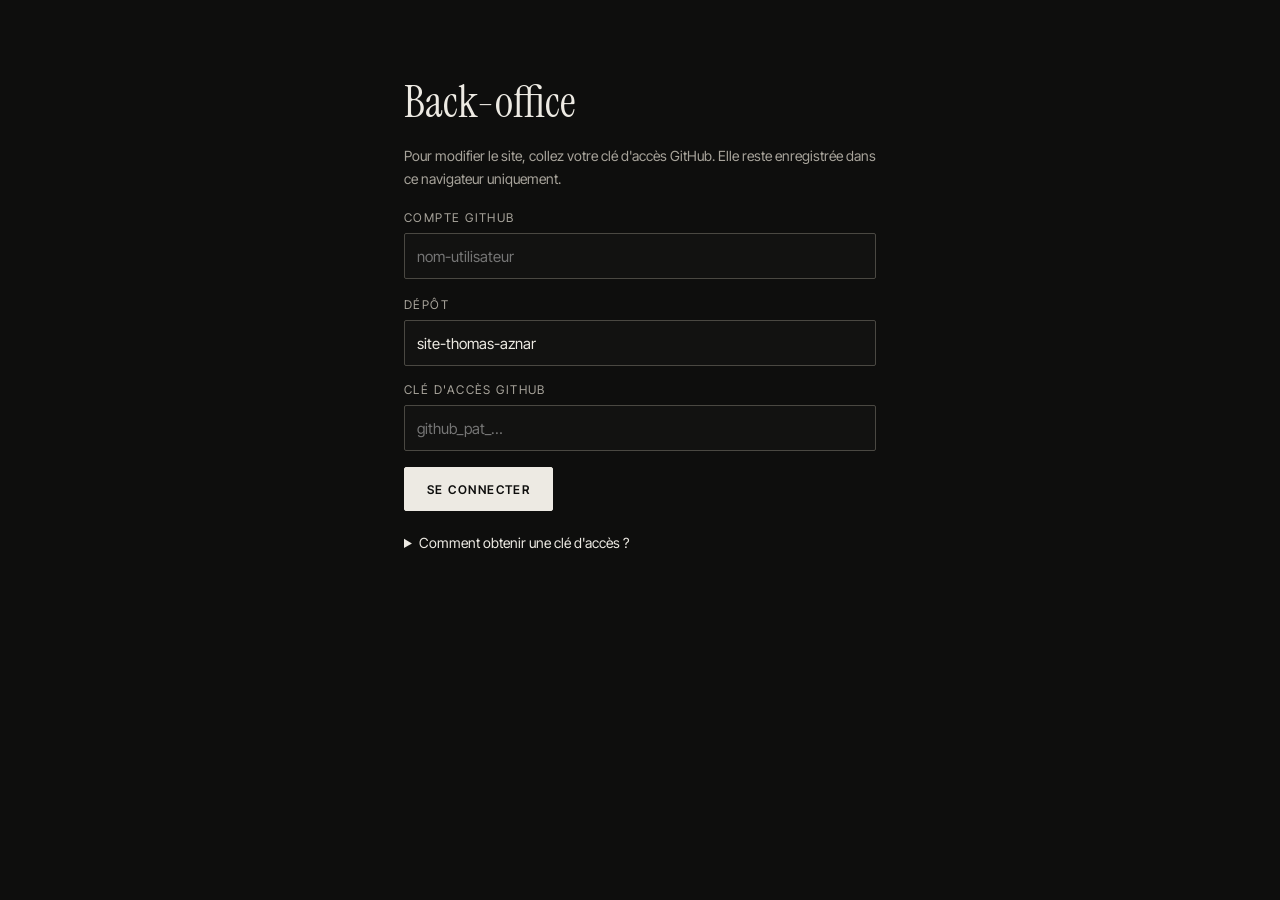
==== admin/index.html @ 0e2feb44 "Add files via upload" ====
<!DOCTYPE html>
<html lang="fr">
<head>
<meta charset="utf-8">
<meta name="viewport" content="width=device-width, initial-scale=1">
<meta name="robots" content="noindex, nofollow">
<title>Back-office — site de Thomas Aznar</title>
<link rel="preconnect" href="https://fonts.googleapis.com">
<link rel="preconnect" href="https://fonts.gstatic.com" crossorigin>
<link rel="stylesheet" href="https://fonts.googleapis.com/css2?family=Instrument+Serif:ital@0;1&family=Inter+Tight:wght@400;500;600&display=swap">
<link rel="stylesheet" href="/style.css">
<script src="/config.js"></script>
<style>
.shell{max-width:1100px;margin:0 auto;padding:40px 32px 120px;display:flex;flex-direction:column;gap:28px}
.bar{position:sticky;top:0;z-index:20;background:rgba(14,14,13,.94);backdrop-filter:blur(8px);border-bottom:1px solid var(--line)}
.bar-in{max-width:1100px;margin:0 auto;padding:14px 32px;display:flex;flex-wrap:wrap;align-items:center;justify-content:space-between;gap:12px}
.dirty{color:var(--gold)}
.login{max-width:520px;margin:80px auto;padding:0 24px;display:flex;flex-direction:column;gap:20px}
.help{font-size:14px;color:var(--muted);line-height:1.65}
.help ol{padding-left:20px;margin:8px 0}
@media (max-width:640px){.shell{padding:24px 16px 100px}.bar-in{padding:12px 16px}}
</style>
</head>
<body>

<!-- Connexion -->
<div id="loginView" class="login hidden">
  <h1 class="serif" style="margin:0;font-size:44px;line-height:1">Back-office</h1>
  <p class="help" style="margin:0">Pour modifier le site, collez votre clé d'accès GitHub. Elle reste enregistrée dans ce navigateur uniquement.</p>
  <form id="loginForm" style="display:flex;flex-direction:column;gap:16px" novalidate>
    <div class="grid2" id="repoFields">
      <label class="f">Compte GitHub<input class="inp" id="lgOwner" autocomplete="off" placeholder="nom-utilisateur"></label>
      <label class="f">Dépôt<input class="inp" id="lgRepo" autocomplete="off" placeholder="site-thomas-aznar"></label>
    </div>
    <label class="f">Clé d'accès GitHub<input class="inp" id="lgToken" type="password" autocomplete="off" placeholder="github_pat_…"></label>
    <div style="display:flex;flex-wrap:wrap;align-items:center;gap:12px">
      <button class="btn primary" type="submit" id="lgBtn">Se connecter</button>
      <span class="status" id="lgStatus" role="status" aria-live="polite"></span>
    </div>
  </form>
  <details class="help">
    <summary style="cursor:pointer;color:var(--ink)">Comment obtenir une clé d'accès ?</summary>
    <ol>
      <li>Sur GitHub : photo de profil → Settings → Developer settings → Personal access tokens → Fine-grained tokens → Generate new token.</li>
      <li>Repository access : « Only select repositories », puis choisir le dépôt du site.</li>
      <li>Permissions → Repository permissions → Contents : « Read and write ».</li>
      <li>Générer, copier la clé et la coller ici.</li>
    </ol>
  </details>
</div>

<!-- Back-office -->
<div id="appView" class="hidden">
  <div class="bar"><div class="bar-in">
    <div style="display:flex;align-items:baseline;gap:14px;flex-wrap:wrap">
      <span class="serif" style="font-size:26px">Back-office</span>
      <span class="status" id="pubState" role="status" aria-live="polite">Tout est publié.</span>
    </div>
    <div style="display:flex;flex-wrap:wrap;gap:10px">
      <a class="btn" href="/" target="_blank" rel="noopener" style="display:inline-flex;align-items:center;text-decoration:none">Voir le site</a>
      <button class="btn" type="button" id="logout">Se déconnecter</button>
      <button class="btn primary" type="button" id="publish" disabled>Publier</button>
    </div>
  </div></div>
  <div class="shell">
    <p class="note" style="margin:0">Faites toutes vos modifications, puis cliquez sur <strong>Publier</strong> une seule fois. Le site se met à jour dans les minutes qui suivent, sans nouvelle mise en ligne sur Netlify.</p>
    <div class="tabs" role="tablist" aria-label="Sections">
      <button role="tab" data-tab="films" aria-selected="true">Films</button>
      <button role="tab" data-tab="profil" aria-selected="false">Profil &amp; réseaux</button>
      <button role="tab" data-tab="prix" aria-selected="false">Prix &amp; sélections</button>
      <button role="tab" data-tab="parcours" aria-selected="false">Parcours</button>
      <button role="tab" data-tab="contact" aria-selected="false">Page contact</button>
    </div>
    <div id="panel" role="tabpanel"></div>
  </div>
</div>

<div id="toast" class="toast hidden" role="status"></div>

<script>
(function(){
  "use strict";
  var CATS = { court:"Court métrage", clip:"Clip", doc:"Documentaire", pub:"Publicité", autre:"Autre" };
  var CFG = window.SITE_CONFIG || {};
  var LS = { get:function(k){ try{ return localStorage.getItem(k)||""; }catch(e){ return ""; } }, set:function(k,v){ try{ localStorage.setItem(k,v); }catch(e){} }, del:function(k){ try{ localStorage.removeItem(k); }catch(e){} } };
  var A = { owner: CFG.owner || LS.get("ta_owner"), repo: CFG.repo || LS.get("ta_repo"), branch: CFG.branch || "main", token: LS.get("ta_token") };
  var D = null, sha = null, dirty = false, tab = "films", editing = null, localPrev = {};

  function $(id){ return document.getElementById(id); }
  function esc(v){ return String(v == null ? "" : v).replace(/[&<>"']/g, function(c){ return {"&":"&amp;","<":"&lt;",">":"&gt;",'"':"&quot;","'":"&#39;"}[c]; }); }
  function toast(m){ var t=$("toast"); t.textContent=m; t.classList.remove("hidden"); clearTimeout(toast.t); toast.t=setTimeout(function(){ t.classList.add("hidden"); },2800); }
  function clone(o){ return JSON.parse(JSON.stringify(o)); }
  function slug(s){ return String(s||"").toLowerCase().normalize("NFD").replace(/[̀-ͯ]/g,"").replace(/[^a-z0-9]+/g,"-").replace(/^-|-$/g,"").slice(0,40) || "element"; }
  function uid(base, list){ var id=slug(base), n=2, ids=list.map(function(x){ return x.id; }); var out=id; while(ids.indexOf(out)>=0){ out=id+"-"+(n++); } return out; }
  function imgUrl(p){ p=String(p||""); if(!p) return ""; if(localPrev[p]) return localPrev[p]; if(/^https:\/\//.test(p)) return p; if(/^images\//.test(p)) return "https://raw.githubusercontent.com/"+A.owner+"/"+A.repo+"/"+A.branch+"/"+p; return ""; }

  /* ---------- GitHub ---------- */
  function gh(path, opts){
    opts = opts || {};
    var h = { "Accept":"application/vnd.github+json", "Authorization":"Bearer "+A.token, "X-GitHub-Api-Version":"2022-11-28" };
    if (opts.body) h["Content-Type"]="application/json";
    return fetch("https://api.github.com/repos/"+A.owner+"/"+A.repo+path, { method:opts.method||"GET", headers:h, body:opts.body?JSON.stringify(opts.body):undefined, cache:"no-store" })
      .then(function(r){ return r.json().catch(function(){ return {}; }).then(function(j){ if(!r.ok){ var e=new Error(j.message||("Erreur "+r.status)); e.status=r.status; throw e; } return j; }); });
  }
  function b64utf8(str){ var bytes=new TextEncoder().encode(str), bin=""; for(var i=0;i<bytes.length;i+=0x8000){ bin+=String.fromCharCode.apply(null, bytes.subarray(i,i+0x8000)); } return btoa(bin); }
  function utf8b64(b64){ var bin=atob(b64.replace(/\n/g,"")), bytes=new Uint8Array(bin.length); for(var i=0;i<bin.length;i++) bytes[i]=bin.charCodeAt(i); return new TextDecoder().decode(bytes); }
  function errText(e){ if(e.status===401) return "Clé d'accès refusée (expirée ou incorrecte)."; if(e.status===404) return "Dépôt introuvable, ou la clé n'y a pas accès."; if(e.status===403) return "La clé n'a pas le droit d'écrire (Contents : Read and write)."; if(e.status===409) return "Le contenu a changé entre-temps : rechargez la page."; return e.message || "Erreur réseau."; }

  function loadContent(){
    return gh("/contents/contenu.json?ref="+encodeURIComponent(A.branch)).then(function(j){
      sha=j.sha; D=JSON.parse(utf8b64(j.content));
      ["films","prix","parcours"].forEach(function(k){ D[k]=D[k]||[]; }); D.profil=D.profil||{}; D.contact=D.contact||{};
    });
  }
  function publish(){
    $("publish").disabled=true; setState("Publication…");
    gh("/contents/contenu.json", { method:"PUT", body:{ message:"Mise à jour du contenu [skip netlify]", content:b64utf8(JSON.stringify(D,null,2)+"\n"), sha:sha, branch:A.branch } })
      .then(function(j){ sha=j.content.sha; dirty=false; setState(); toast("Publié. Le site sera à jour d'ici quelques minutes."); })
      .catch(function(e){ setState(); $("publish").disabled=false; toast("Échec de la publication : "+errText(e)); });
  }
  // Images : redimensionnées dans le navigateur puis envoyées dans images/uploads (sans remise en ligne Netlify)
  function shrink(file){
    return new Promise(function(res){
      if (!/^image\/(jpeg|png|webp)$/.test(file.type)) return res({ blob:file, ext:(file.name.split(".").pop()||"img").toLowerCase() });
      var img=new Image(), u=URL.createObjectURL(file);
      img.onload=function(){
        var max=2000, w=img.naturalWidth, h=img.naturalHeight, k=Math.min(1, max/Math.max(w,h));
        var c=document.createElement("canvas"); c.width=Math.round(w*k); c.height=Math.round(h*k);
        c.getContext("2d").drawImage(img,0,0,c.width,c.height); URL.revokeObjectURL(u);
        var png = file.type==="image/png";
        c.toBlob(function(b){ res({ blob:b||file, ext: png?"png":"jpg" }); }, png?"image/png":"image/jpeg", 0.86);
      };
      img.onerror=function(){ URL.revokeObjectURL(u); res({ blob:file, ext:(file.name.split(".").pop()||"img").toLowerCase() }); };
      img.src=u;
    });
  }
  function uploadImage(file, statusEl, done){
    if (!file) return;
    if (file.size > 15*1024*1024){ statusEl.className="status err"; statusEl.textContent="Image trop lourde (15 Mo maximum)."; return; }
    statusEl.className="status"; statusEl.textContent="Envoi de l'image…";
    shrink(file).then(function(r){
      return new Promise(function(ok){ var fr=new FileReader(); fr.onload=function(){ ok({ data:String(fr.result).split(",")[1], ext:r.ext, blob:r.blob }); }; fr.readAsDataURL(r.blob); });
    }).then(function(r){
      var path="images/uploads/"+Date.now()+"-"+slug(file.name.replace(/\.[^.]+$/,""))+"."+r.ext;
      return gh("/contents/"+path, { method:"PUT", body:{ message:"Ajout d'une image [skip netlify]", content:r.data, branch:A.branch } }).then(function(){ localPrev[path]=URL.createObjectURL(r.blob); return path; });
    }).then(function(path){ statusEl.textContent="Image ajoutée. Pensez à publier."; done(path); markDirty(); })
      .catch(function(e){ statusEl.className="status err"; statusEl.textContent="Échec de l'envoi : "+errText(e); });
  }

  /* ---------- État ---------- */
  function setState(msg){ var s=$("pubState"); s.className="status"+(dirty?" dirty":""); s.textContent = msg || (dirty ? "Modifications non publiées." : "Tout est publié."); $("publish").disabled=!dirty; }
  function markDirty(){ dirty=true; setState(); }
  window.addEventListener("beforeunload", function(e){ if(dirty){ e.preventDefault(); e.returnValue=""; } });

  /* ---------- Connexion ---------- */
  function showLogin(msg){
    $("appView").classList.add("hidden"); $("loginView").classList.remove("hidden");
    $("repoFields").classList.toggle("hidden", !!(CFG.owner && CFG.repo));
    $("lgOwner").value=A.owner||""; $("lgRepo").value=A.repo||"";
    if (msg){ $("lgStatus").className="status err"; $("lgStatus").textContent=msg; }
  }
  $("loginForm").addEventListener("submit", function(e){
    e.preventDefault();
    if (!(CFG.owner && CFG.repo)){ A.owner=$("lgOwner").value.trim(); A.repo=$("lgRepo").value.trim(); }
    A.token=$("lgToken").value.trim();
    if (!A.owner || !A.repo || !A.token){ $("lgStatus").className="status err"; $("lgStatus").textContent="Remplissez tous les champs."; return; }
    $("lgBtn").disabled=true; $("lgStatus").className="status"; $("lgStatus").textContent="Connexion…";
    start(true).finally(function(){ $("lgBtn").disabled=false; });
  });
  $("logout").addEventListener("click", function(){
    if (dirty && $("logout").dataset.c!=="1"){ $("logout").dataset.c="1"; $("logout").textContent="Non publié : confirmer ?"; return; }
    LS.del("ta_token"); A.token=""; dirty=false; $("logout").dataset.c=""; $("logout").textContent="Se déconnecter"; $("lgToken").value=""; showLogin();
  });
  function start(fromForm){
    return loadContent().then(function(){
      if (fromForm){ LS.set("ta_token",A.token); LS.set("ta_owner",A.owner); LS.set("ta_repo",A.repo); }
      $("loginView").classList.add("hidden"); $("appView").classList.remove("hidden"); setState(); render();
    }).catch(function(e){ showLogin(errText(e)); });
  }

  /* ---------- Rendu ---------- */
  document.querySelector(".tabs").addEventListener("click", function(e){
    var b=e.target.closest("button[data-tab]"); if(!b) return;
    if (editing && !confirmLeave()) return;
    tab=b.dataset.tab; editing=null;
    document.querySelectorAll(".tabs button").forEach(function(x){ x.setAttribute("aria-selected", x===b?"true":"false"); });
    render();
  });
  function confirmLeave(){ toast("Validez ou annulez d'abord l'élément en cours de modification."); return false; }
  function render(){
    if (tab==="films") return editing ? filmEditor() : listView("films");
    if (tab==="prix" || tab==="parcours") return editing ? itemEditor(tab) : listView(tab);
    if (tab==="profil") return profilView();
    if (tab==="contact") return contactView();
  }

  var LISTS = {
    films:{ add:"+ Ajouter un film", title:function(x){ return x.titre||"Sans titre"; }, sub:function(x){ return [CATS[x.categorie],x.artiste,x.annee].filter(Boolean).join(" · "); }, thumb:"image", wide:true },
    prix:{ add:"+ Ajouter un prix ou une sélection", title:function(x){ return [x.distinction,x.titre].filter(Boolean).join(" · ")||"—"; }, sub:function(x){ return [x.annee,x.film,x.detail].filter(Boolean).join(" · "); }, thumb:"logo",
      fields:[["distinction","Distinction","Lauréat, Sélection officielle…"],["annee","Année","2026"],["titre","Festival ou prix","Filme ton quartier"],["detail","Détail","France 3 · 10ᵉ édition"],["film","Film","L'attente"]] },
    parcours:{ add:"+ Ajouter une étape", title:function(x){ return x.titre||"—"; }, sub:function(x){ return [x.periode,x.detail].filter(Boolean).join(" · "); }, thumb:"logo",
      fields:[["periode","Période","2025 – 2026"],["titre","Titre","École W"],["detail","Détail","Formation scénariste"]] }
  };
  function listView(k){
    var cfg=LISTS[k], list=D[k];
    $("panel").innerHTML='<div style="display:flex;flex-wrap:wrap;justify-content:space-between;align-items:center;gap:12px;margin-bottom:18px"><span class="note">'+list.length+' élément(s), dans l\'ordre d\'affichage.</span><button class="btn primary" type="button" data-act="new">'+cfg.add+'</button></div>'+
      '<div class="rows">'+list.map(function(x,i){
        var t=imgUrl(x[cfg.thumb]);
        var th = cfg.wide ? '<div class="thumb">'+(t?'<img src="'+esc(t)+'" alt="">':'')+'</div>' : (t?'<div class="thumb" style="width:56px;aspect-ratio:1/1;display:flex;align-items:center;justify-content:center"><img src="'+esc(t)+'" alt="" style="width:auto;height:auto;max-width:90%;max-height:90%;object-fit:contain"></div>':'');
        return '<div class="row">'+th+'<div class="info"><strong>'+esc(cfg.title(x))+(x.publie===false?'<span class="pill off">Masqué</span>':'')+'</strong><span class="note" style="font-size:13px">'+esc(cfg.sub(x))+'</span></div><div class="actions">'+
          '<button class="btn small" type="button" data-act="up" data-i="'+i+'" '+(i===0?'disabled':'')+' aria-label="Monter">↑</button>'+
          '<button class="btn small" type="button" data-act="down" data-i="'+i+'" '+(i===list.length-1?'disabled':'')+' aria-label="Descendre">↓</button>'+
          '<button class="btn small" type="button" data-act="edit" data-i="'+i+'">Modifier</button>'+
          '<button class="btn small danger" type="button" data-act="del" data-i="'+i+'">Supprimer</button></div></div>';
      }).join("")+'</div>';
  }
  $("panel").addEventListener("click", function(e){
    var b=e.target.closest("button[data-act]"); if(!b || editing) return;
    var k=tab, list=D[k], i=+b.dataset.i, act=b.dataset.act;
    if (act==="new"){
      var blank = k==="films" ? {id:"",titre:"",categorie:"clip",annee:"",duree:"",artiste:"",sousTitre:"",synopsis:"",video:"",image:"",mention:"",credits:[{role:"Réalisation",nom:""}],publie:true} : {id:"",logo:""};
      if (k!=="films") LISTS[k].fields.forEach(function(f){ blank[f[0]]=""; });
      editing={ index:-1, data:blank }; render(); return;
    }
    if (act==="edit"){ var d=clone(list[i]); if(k==="films" && !d.credits) d.credits=[]; editing={ index:i, data:d }; render(); return; }
    if (act==="up" || act==="down"){ var j=act==="up"?i-1:i+1; var t=list[i]; list[i]=list[j]; list[j]=t; markDirty(); render(); return; }
    if (act==="del"){
      if (b.dataset.c!=="1"){ b.dataset.c="1"; b.textContent="Confirmer ?"; setTimeout(function(){ if(b.isConnected){ b.dataset.c=""; b.textContent="Supprimer"; } },4000); return; }
      list.splice(i,1); markDirty(); render();
    }
  });
  function commitEdit(k){
    var d=editing.data, list=D[k];
    if (!d.id) d.id=uid(d.titre||d.periode||"element", list);
    if (editing.index<0) list.push(d); else list[editing.index]=d;
    editing=null; markDirty(); render(); toast("Modification prête. Pensez à publier.");
  }
  function pickBlock(label, val, tall){
    var u=imgUrl(val);
    return '<div style="display:flex;flex-direction:column;gap:10px"><span class="label">'+label+'</span><div class="imgpick"><div class="prev'+(tall?" "+tall:"")+'" id="pPrev">'+(u?'<img src="'+esc(u)+'" alt="">':'')+'</div>'+
      '<div style="display:flex;flex-direction:column;gap:8px"><label class="btn" style="display:inline-flex;align-items:center;justify-content:center">Choisir une image<input type="file" accept="image/*" id="pFile" class="hidden"></label>'+
      '<button class="btn small" type="button" id="pRm"'+(val?'':' disabled')+'>Retirer l\'image</button><span class="status" id="pStatus"></span></div></div></div>';
  }
  function wirePick(obj, key){
    $("pFile").addEventListener("change", function(e){ uploadImage(e.target.files[0], $("pStatus"), function(path){ obj[key]=path; $("pPrev").innerHTML='<img src="'+esc(imgUrl(path))+'" alt="">'; $("pRm").disabled=false; }); });
    $("pRm").addEventListener("click", function(){ obj[key]=""; $("pPrev").innerHTML=""; $("pRm").disabled=true; });
  }
  function actions(){ return '<div style="display:flex;flex-wrap:wrap;align-items:center;gap:12px"><button class="btn primary" type="submit">Valider</button><button class="btn" type="button" id="cancelEd">Annuler</button><span class="status" id="edStatus" role="status"></span></div>'; }

  function filmEditor(){
    var d=editing.data;
    var cats=Object.keys(CATS).map(function(k){ return '<option value="'+k+'"'+(d.categorie===k?' selected':'')+'>'+CATS[k]+'</option>'; }).join("");
    function inp(n,l,ph){ return '<label class="f">'+l+'<input class="inp" name="'+n+'" value="'+esc(d[n])+'"'+(ph?' placeholder="'+esc(ph)+'"':'')+'></label>'; }
    $("panel").innerHTML='<form class="editor" id="ed" novalidate><h3>'+(editing.index<0?'Nouveau film':'Modifier le film')+'</h3>'+
      '<div class="grid2">'+inp("titre","Titre")+'<label class="f">Catégorie<select class="inp" name="categorie">'+cats+'</select></label>'+inp("annee","Année","2026")+inp("duree","Durée","3 min 33")+inp("artiste","Artiste (pour un clip)")+inp("sousTitre","Ligne sous la vignette","coréalisé avec…")+'</div>'+
      '<label class="f">Synopsis<textarea class="inp" name="synopsis" rows="4">'+esc(d.synopsis)+'</textarea></label>'+
      '<div class="grid2">'+inp("video","Lien de la vidéo (YouTube ou Vimeo)","https://…")+inp("mention","Prix ou mention (bandeau doré)","Lauréat · Festival …")+'</div>'+
      pickBlock("Image d'aperçu (format 16:9)", d.image)+
      '<div style="display:flex;flex-direction:column;gap:10px"><span class="label">Crédits</span><div id="cr" style="display:flex;flex-direction:column;gap:8px"></div><button class="btn small" type="button" id="addCr" style="align-self:flex-start">+ Ajouter une ligne</button></div>'+
      '<label class="check"><input type="checkbox" name="publie"'+(d.publie!==false?' checked':'')+'> Afficher sur le site</label>'+actions()+'</form>';
    function crs(){ $("cr").innerHTML=d.credits.map(function(c,i){ return '<div class="credit-row"><input class="inp" aria-label="Poste" placeholder="Poste (ex. Image)" data-ci="'+i+'" data-k="role" value="'+esc(c.role)+'"><input class="inp" aria-label="Nom" placeholder="Nom" data-ci="'+i+'" data-k="nom" value="'+esc(c.nom)+'"><button class="btn small" type="button" data-rm="'+i+'">Retirer</button></div>'; }).join(""); }
    crs();
    var f=$("ed");
    f.addEventListener("input", function(e){ var t=e.target; if(t.dataset.ci!=null){ d.credits[+t.dataset.ci][t.dataset.k]=t.value; return; } if(t.name && t.type!=="checkbox" && t.type!=="file") d[t.name]=t.value; });
    f.addEventListener("change", function(e){ if(e.target.name==="publie") d.publie=e.target.checked; if(e.target.name==="categorie") d.categorie=e.target.value; });
    $("cr").addEventListener("click", function(e){ var b=e.target.closest("[data-rm]"); if(b){ d.credits.splice(+b.dataset.rm,1); crs(); } });
    $("addCr").addEventListener("click", function(){ d.credits.push({role:"",nom:""}); crs(); });
    wirePick(d,"image");
    $("cancelEd").addEventListener("click", function(){ editing=null; render(); });
    f.addEventListener("submit", function(e){ e.preventDefault(); if(!String(d.titre||"").trim()){ $("edStatus").className="status err"; $("edStatus").textContent="Il faut au moins un titre."; return; }
      d.credits=d.credits.filter(function(c){ return (c.role||"").trim()||(c.nom||"").trim(); }); commitEdit("films"); });
  }
  function itemEditor(k){
    var cfg=LISTS[k], d=editing.data;
    $("panel").innerHTML='<form class="editor" id="ed" novalidate><h3>'+(editing.index<0?'Ajouter':'Modifier')+'</h3><div class="grid2">'+
      cfg.fields.map(function(f){ return '<label class="f">'+f[1]+'<input class="inp" name="'+f[0]+'" value="'+esc(d[f[0]])+'" placeholder="'+esc(f[2])+'"></label>'; }).join("")+'</div>'+
      pickBlock("Logo (facultatif, de préférence PNG ou SVG à fond transparent)", d.logo, "logo")+actions()+'</form>';
    $("ed").addEventListener("input", function(e){ if(e.target.name) d[e.target.name]=e.target.value; });
    wirePick(d,"logo");
    $("cancelEd").addEventListener("click", function(){ editing=null; render(); });
    $("ed").addEventListener("submit", function(e){ e.preventDefault(); commitEdit(k); });
  }
  function profilView(){
    var p=D.profil;
    function inp(n,l,ph){ return '<label class="f">'+l+'<input class="inp" name="'+n+'" value="'+esc(p[n])+'"'+(ph?' placeholder="'+esc(ph)+'"':'')+'></label>'; }
    $("panel").innerHTML='<form class="editor" id="ed" novalidate><h3>Profil &amp; réseaux</h3><div class="grid2">'+inp("nom","Nom")+inp("metier","Sous le nom","Scénariste & réalisateur")+inp("ville","Ville (pied de page)")+inp("email","E-mail (affiché seulement si coché dans Page contact)")+'</div>'+
      '<label class="f">Phrase d\'accroche<input class="inp" name="accroche" value="'+esc(p.accroche)+'"></label>'+
      '<label class="f">Présentation (une ligne vide entre deux paragraphes)<textarea class="inp" name="bio" rows="8">'+esc(p.bio)+'</textarea></label>'+
      '<div class="grid2">'+inp("instagram","Lien Instagram","https://instagram.com/…")+inp("youtube","Lien YouTube","https://youtube.com/@…")+inp("vimeo","Lien Vimeo","https://vimeo.com/…")+'</div>'+
      pickBlock("Portrait", p.portrait, "tall")+'<p class="note" style="margin:0">Les changements de cette page sont gardés au fur et à mesure. Cliquez sur Publier pour les mettre en ligne.</p></form>';
    $("ed").addEventListener("input", function(e){ if(e.target.name && e.target.type!=="file"){ p[e.target.name]=e.target.value; markDirty(); } });
    $("ed").addEventListener("submit", function(e){ e.preventDefault(); });
    wirePick(p,"portrait");
  }
  function contactView(){
    var c=D.contact;
    $("panel").innerHTML='<form class="editor" id="ed" novalidate><h3>Page contact</h3>'+
      '<label class="f">Titre<input class="inp" name="titre" value="'+esc(c.titre)+'"></label>'+
      '<label class="f">Texte avant le formulaire (une ligne vide entre deux paragraphes)<textarea class="inp" name="texte" rows="7">'+esc(c.texte)+'</textarea></label>'+
      '<label class="check"><input type="checkbox" name="afficherEmail"'+(c.afficherEmail?' checked':'')+'> Afficher aussi l\'adresse e-mail sous le texte</label>'+
      '<p class="note" style="margin:0">L\'adresse e-mail et les liens des réseaux se modifient dans « Profil &amp; réseaux ». Les messages du formulaire arrivent par e-mail via Netlify.</p></form>';
    $("ed").addEventListener("input", function(e){ if(e.target.name && e.target.type!=="checkbox"){ c[e.target.name]=e.target.value; markDirty(); } });
    $("ed").addEventListener("change", function(e){ if(e.target.name==="afficherEmail"){ c.afficherEmail=e.target.checked; markDirty(); } });
    $("ed").addEventListener("submit", function(e){ e.preventDefault(); });
  }

  $("publish").addEventListener("click", function(){ if(editing){ toast("Validez ou annulez d'abord l'élément en cours de modification."); return; } publish(); });

  if (A.token && A.owner && A.repo) start(false); else showLogin();
})();
</script>
</body>
</html>
---- style.css ----
:root{
  --bg:#0E0E0D; --panel:#151513; --line:#2A2926; --line2:#4A4842;
  --ink:#EDEAE3; --muted:#A8A49B; --faint:#8C887F; --gold:#E2C27A; --danger:#E0846B;
  --serif:'Instrument Serif', Georgia, serif; --sans:'Inter Tight', system-ui, sans-serif;
}
*{box-sizing:border-box}
html,body{margin:0;background:var(--bg);color:var(--ink);font-family:var(--sans);-webkit-font-smoothing:antialiased}
a{color:var(--ink)} a:hover{color:#fff}
button{font-family:inherit}
.wrap{max-width:1440px;margin:0 auto;padding:40px;display:flex;flex-wrap:wrap;align-items:flex-start;gap:48px 64px}
aside{flex:1 1 200px;max-width:240px;display:flex;flex-direction:column;gap:40px}
.brand{text-decoration:none;font-family:var(--serif);font-size:34px;line-height:1}
.tag{font-size:13px;color:var(--muted)}
nav{display:flex;flex-direction:column;font-size:13px;letter-spacing:.12em;text-transform:uppercase}
nav a{text-decoration:none;padding:10px 0;color:var(--muted)}
nav a:hover{color:#fff}
nav a[aria-current="page"]{color:var(--ink);text-decoration:underline;text-underline-offset:6px}
nav .sep{height:1px;background:var(--line);margin:14px 0}
main{flex:999 1 560px;min-width:0}
.eyebrow{margin:0;font-size:13px;font-weight:500;letter-spacing:.14em;text-transform:uppercase;color:var(--muted)}
.serif{font-family:var(--serif);font-weight:400}
.hidden{display:none !important}
.note{font-size:14px;color:var(--muted);line-height:1.6}

/* Films */
.filters{display:flex;flex-wrap:wrap;justify-content:flex-end;gap:4px 28px;margin-bottom:20px}
.filters button{background:none;border:0;padding:10px 0;font-size:13px;letter-spacing:.12em;text-transform:uppercase;color:var(--muted);cursor:pointer}
.filters button:hover{color:#fff}
.filters button[aria-pressed="true"]{color:var(--ink);text-decoration:underline;text-underline-offset:6px}
.films{display:grid;grid-template-columns:minmax(0,1fr);gap:72px;padding-bottom:96px}
.film{display:flex;flex-direction:column;gap:14px}
.frame{position:relative;display:block;width:100%;aspect-ratio:16/9;padding:0;border:0;overflow:hidden;cursor:pointer;background:#1A1916}
.frame img{position:absolute;inset:0;width:100%;height:100%;object-fit:cover;transition:transform .6s ease}
.frame:hover img{transform:scale(1.03)}
.frame .shade{position:absolute;inset:0;background:#000;opacity:.2;transition:opacity .3s}
.frame:hover .shade{opacity:.05}
.frame .play{position:absolute;inset:0;display:flex;align-items:center;justify-content:center;opacity:.8;transition:opacity .3s}
.frame:hover .play{opacity:1}
.badge{position:absolute;top:16px;left:16px;display:flex;align-items:center;gap:8px;padding:7px 12px;background:rgba(14,14,13,.72);border:1px solid rgba(237,234,227,.3);font-size:11px;letter-spacing:.12em;text-transform:uppercase;color:var(--ink)}
.film-head{display:flex;flex-wrap:wrap;justify-content:space-between;align-items:baseline;gap:6px 24px}
.film-head h3{margin:0;font-size:32px;line-height:1.15}
.label{font-size:12px;letter-spacing:.14em;text-transform:uppercase;color:var(--muted)}
.meta{margin:-6px 0 0;font-size:14px;color:var(--muted)}
footer.site{display:flex;flex-wrap:wrap;justify-content:space-between;gap:16px;padding-top:24px;border-top:1px solid var(--line);font-size:12px;color:var(--faint)}

/* Lightbox */
.lightbox{position:fixed;inset:0;z-index:50;overflow-y:auto;background:rgba(10,10,9,.6);backdrop-filter:blur(18px);-webkit-backdrop-filter:blur(18px)}
.lb-close{position:fixed;top:20px;right:20px;z-index:2;width:52px;height:52px;display:flex;align-items:center;justify-content:center;border:1px solid rgba(237,234,227,.35);border-radius:999px;background:rgba(14,14,13,.4);cursor:pointer}
.lb-close:hover{background:rgba(237,234,227,.16)}
.lb-inner{width:min(1100px,100%);margin:0 auto;padding:88px 32px 64px;display:flex;flex-direction:column;gap:28px}
.player{position:relative;width:100%;aspect-ratio:16/9;overflow:hidden;background:#000;box-shadow:0 30px 80px rgba(0,0,0,.55)}
.player img{position:absolute;inset:0;width:100%;height:100%;object-fit:cover}
.player .over{position:absolute;inset:0;background:rgba(0,0,0,.4);display:flex;flex-direction:column;align-items:center;justify-content:center;gap:14px;padding:24px;text-align:center}
.lb-info{display:flex;flex-wrap:wrap;gap:32px 64px;padding-top:8px}
.lb-info .left{flex:1 1 280px;display:flex;flex-direction:column;gap:12px}
.lb-info h2{margin:0;font-size:40px;line-height:1}
.award{align-self:flex-start;margin-top:8px;padding:8px 12px;border:1px solid rgba(226,194,122,.5);font-size:12px;letter-spacing:.1em;text-transform:uppercase;color:var(--gold)}
.credits{flex:1 1 320px;margin:0;display:grid;grid-template-columns:repeat(2,minmax(0,1fr));gap:18px 32px;font-size:14px}
.credits dt{font-size:11px;letter-spacing:.14em;text-transform:uppercase;color:var(--faint);margin-bottom:4px}
.credits dd{margin:0}

/* Qui suis-je */
.about{display:flex;flex-direction:column;gap:104px;padding-bottom:40px}
.intro{display:flex;flex-wrap:wrap;gap:48px}
.portrait{flex:1 1 280px;max-width:380px;aspect-ratio:4/5;background:#1A1916;border:1px solid var(--line);position:relative;overflow:hidden}
.portrait img{position:absolute;inset:0;width:100%;height:100%;object-fit:cover}
.portrait span{position:absolute;left:20px;bottom:20px;font-size:12px;letter-spacing:.14em;text-transform:uppercase;color:var(--faint)}
.bio{flex:1.6 1 360px;display:flex;flex-direction:column;gap:28px}
.bio .accroche{margin:0;font-family:var(--serif);font-size:clamp(28px,2.8vw,40px);line-height:1.25}
.bio p.txt{margin:0;font-size:16px;line-height:1.75;color:#C9C5BC;max-width:62ch;white-space:pre-line}
.prizes{display:flex;flex-wrap:wrap;gap:20px}
.prize{flex:0 1 340px;display:flex;flex-direction:column;align-items:center;gap:10px;padding:32px 28px;border:1px solid var(--line);text-align:center}
.timeline{list-style:none;margin:0;padding:0;border-top:1px solid var(--line)}
.timeline li{display:flex;flex-wrap:wrap;gap:8px 40px;padding:22px 0;border-bottom:1px solid var(--line)}
.timeline .period{flex:0 0 140px;font-size:15px;color:var(--muted)}
.timeline .what{flex:1 1 280px;display:flex;flex-direction:column;gap:4px}
.contact{display:flex;flex-wrap:wrap;gap:48px 64px;padding-bottom:80px}
.prize .logo{height:72px;width:100%;display:flex;align-items:center;justify-content:center}
.prize .logo img{max-height:72px;max-width:180px;object-fit:contain}
.timeline .tl-logo{flex:0 0 56px;height:56px;display:flex;align-items:center;justify-content:center;background:#151513;border:1px solid var(--line);overflow:hidden}
.timeline .tl-logo img{max-width:48px;max-height:48px;object-fit:contain}
.imgpick .prev.logo{width:150px;aspect-ratio:1/1;display:flex;align-items:center;justify-content:center}
.imgpick .prev.logo img{width:auto;height:auto;max-width:90%;max-height:90%;object-fit:contain}
.socials{display:flex;flex-wrap:wrap;gap:8px 28px;font-size:13px;letter-spacing:.14em;text-transform:uppercase}
.socials a{text-decoration:none;padding:12px 0}

/* Forms (shared) */
label.f{display:flex;flex-direction:column;gap:8px;font-size:12px;letter-spacing:.12em;text-transform:uppercase;color:var(--muted)}
.inp{min-height:46px;padding:10px 12px;background:#121211;border:1px solid var(--line2);color:var(--ink);font-family:inherit;font-size:15px;letter-spacing:0;text-transform:none;border-radius:2px}
.inp:focus{outline:2px solid var(--ink);outline-offset:1px}
textarea.inp{resize:vertical;line-height:1.6}
.btn{min-height:44px;padding:0 22px;border:1px solid var(--line2);background:transparent;color:var(--ink);font-size:12px;font-weight:500;letter-spacing:.12em;text-transform:uppercase;cursor:pointer;border-radius:2px}
.btn:hover{border-color:var(--ink)}
.btn.primary{background:var(--ink);color:var(--bg);border-color:var(--ink);font-weight:600}
.btn.primary:hover{background:#fff}
.btn.danger{color:var(--danger);border-color:rgba(224,132,107,.5)}
.btn.small{min-height:36px;padding:0 12px;font-size:11px}
.btn:disabled{opacity:.45;cursor:default}
.grid2{display:grid;grid-template-columns:repeat(auto-fit,minmax(min(100%,240px),1fr));gap:18px}

/* Admin */
.admin{display:flex;flex-direction:column;gap:28px;padding-bottom:80px}
.admin-top{display:flex;flex-wrap:wrap;justify-content:space-between;align-items:flex-end;gap:16px}
.tabs{display:flex;flex-wrap:wrap;gap:4px;border-bottom:1px solid var(--line)}
.tabs button{background:none;border:0;border-bottom:2px solid transparent;padding:14px 16px;margin-bottom:-1px;font-size:12px;letter-spacing:.12em;text-transform:uppercase;color:var(--muted);cursor:pointer}
.tabs button[aria-selected="true"]{color:var(--ink);border-bottom-color:var(--ink)}
.rows{display:flex;flex-direction:column;border-top:1px solid var(--line)}
.row{display:flex;flex-wrap:wrap;align-items:center;gap:12px 20px;padding:14px 0;border-bottom:1px solid var(--line)}
.row .thumb{width:112px;aspect-ratio:16/9;background:#1A1916;flex:0 0 auto;overflow:hidden}
.row .thumb img{width:100%;height:100%;object-fit:cover;display:block}
.row .info{flex:1 1 220px;min-width:0;display:flex;flex-direction:column;gap:4px}
.row .info strong{font-family:var(--serif);font-weight:400;font-size:22px}
.row .actions{display:flex;flex-wrap:wrap;gap:8px}
.pill{display:inline-block;padding:3px 8px;border:1px solid var(--line2);font-size:10px;letter-spacing:.12em;text-transform:uppercase;color:var(--muted);margin-left:8px;vertical-align:middle}
.pill.off{color:var(--danger);border-color:rgba(224,132,107,.5)}
.editor{border:1px solid var(--line);background:var(--panel);padding:28px;display:flex;flex-direction:column;gap:20px}
.editor h3{margin:0;font-family:var(--serif);font-weight:400;font-size:30px}
.credit-row{display:flex;flex-wrap:wrap;gap:8px;align-items:center}
.credit-row .inp{flex:1 1 180px}
.imgpick{display:flex;flex-wrap:wrap;gap:16px;align-items:center}
.imgpick .prev{width:220px;aspect-ratio:16/9;background:#1A1916;border:1px solid var(--line);overflow:hidden}
.imgpick .prev img{width:100%;height:100%;object-fit:cover;display:block}
.imgpick .prev.tall{width:150px;aspect-ratio:4/5}
.check{display:flex;align-items:center;gap:10px;font-size:14px;color:var(--ink);min-height:44px}
.check input{width:20px;height:20px}
.status{font-size:13px;color:var(--muted);min-height:20px}
.status.err{color:var(--danger)}
.toast{position:fixed;left:50%;bottom:28px;transform:translateX(-50%);z-index:80;background:var(--ink);color:var(--bg);padding:12px 20px;font-size:14px;font-weight:500;box-shadow:0 10px 30px rgba(0,0,0,.4)}
.banner{border:1px solid var(--line);padding:14px 18px;font-size:14px;color:var(--muted);line-height:1.6}
@media (max-width:640px){.wrap{padding:24px}.lb-inner{padding:84px 16px 48px}.editor{padding:18px}}

/* Lecteur vidéo intégré */
.player iframe{position:absolute;inset:0;width:100%;height:100%;border:0}
.hp{position:absolute;left:-9999px;width:1px;height:1px;overflow:hidden}
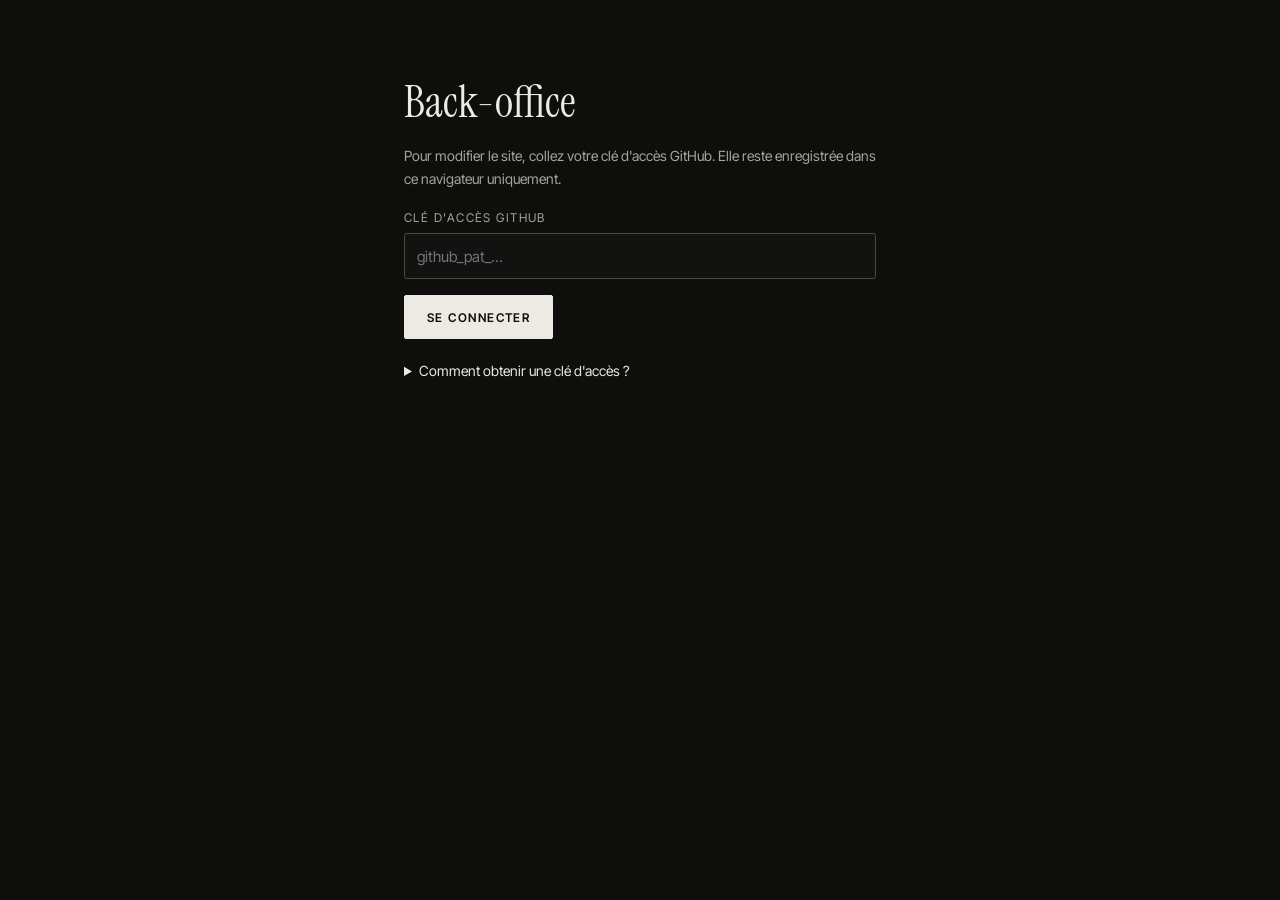
==== commit 52e5fc25: "Add files via upload" ====
--- a/admin/index.html
+++ b/admin/index.html
@@ -8,8 +8,8 @@
 <link rel="preconnect" href="https://fonts.googleapis.com">
 <link rel="preconnect" href="https://fonts.gstatic.com" crossorigin>
 <link rel="stylesheet" href="https://fonts.googleapis.com/css2?family=Instrument+Serif:ital@0;1&family=Inter+Tight:wght@400;500;600&display=swap">
-<link rel="stylesheet" href="/style.css">
-<script src="/config.js"></script>
+<link rel="stylesheet" href="../style.css">
+<script src="../config.js"></script>
 <style>
 .shell{max-width:1100px;margin:0 auto;padding:40px 32px 120px;display:flex;flex-direction:column;gap:28px}
 .bar{position:sticky;top:0;z-index:20;background:rgba(14,14,13,.94);backdrop-filter:blur(8px);border-bottom:1px solid var(--line)}
@@ -57,13 +57,13 @@
       <span class="status" id="pubState" role="status" aria-live="polite">Tout est publié.</span>
     </div>
     <div style="display:flex;flex-wrap:wrap;gap:10px">
-      <a class="btn" href="/" target="_blank" rel="noopener" style="display:inline-flex;align-items:center;text-decoration:none">Voir le site</a>
+      <a class="btn" href="../" target="_blank" rel="noopener" style="display:inline-flex;align-items:center;text-decoration:none">Voir le site</a>
       <button class="btn" type="button" id="logout">Se déconnecter</button>
       <button class="btn primary" type="button" id="publish" disabled>Publier</button>
     </div>
   </div></div>
   <div class="shell">
-    <p class="note" style="margin:0">Faites toutes vos modifications, puis cliquez sur <strong>Publier</strong> une seule fois. Le site se met à jour dans les minutes qui suivent, sans nouvelle mise en ligne sur Netlify.</p>
+    <p class="note" style="margin:0">Faites toutes vos modifications, puis cliquez sur <strong>Publier</strong> une seule fois. Le site se met à jour dans les minutes qui suivent.</p>
     <div class="tabs" role="tablist" aria-label="Sections">
       <button role="tab" data-tab="films" aria-selected="true">Films</button>
       <button role="tab" data-tab="profil" aria-selected="false">Profil &amp; réseaux</button>
@@ -298,7 +298,7 @@
       '<label class="f">Titre<input class="inp" name="titre" value="'+esc(c.titre)+'"></label>'+
       '<label class="f">Texte avant le formulaire (une ligne vide entre deux paragraphes)<textarea class="inp" name="texte" rows="7">'+esc(c.texte)+'</textarea></label>'+
       '<label class="check"><input type="checkbox" name="afficherEmail"'+(c.afficherEmail?' checked':'')+'> Afficher aussi l\'adresse e-mail sous le texte</label>'+
-      '<p class="note" style="margin:0">L\'adresse e-mail et les liens des réseaux se modifient dans « Profil &amp; réseaux ». Les messages du formulaire arrivent par e-mail via Netlify.</p></form>';
+      '<p class="note" style="margin:0">L\'adresse e-mail et les liens des réseaux se modifient dans « Profil &amp; réseaux ». Les messages du formulaire arrivent par e-mail via Formspree.</p></form>';
     $("ed").addEventListener("input", function(e){ if(e.target.name && e.target.type!=="checkbox"){ c[e.target.name]=e.target.value; markDirty(); } });
     $("ed").addEventListener("change", function(e){ if(e.target.name==="afficherEmail"){ c.afficherEmail=e.target.checked; markDirty(); } });
     $("ed").addEventListener("submit", function(e){ e.preventDefault(); });
